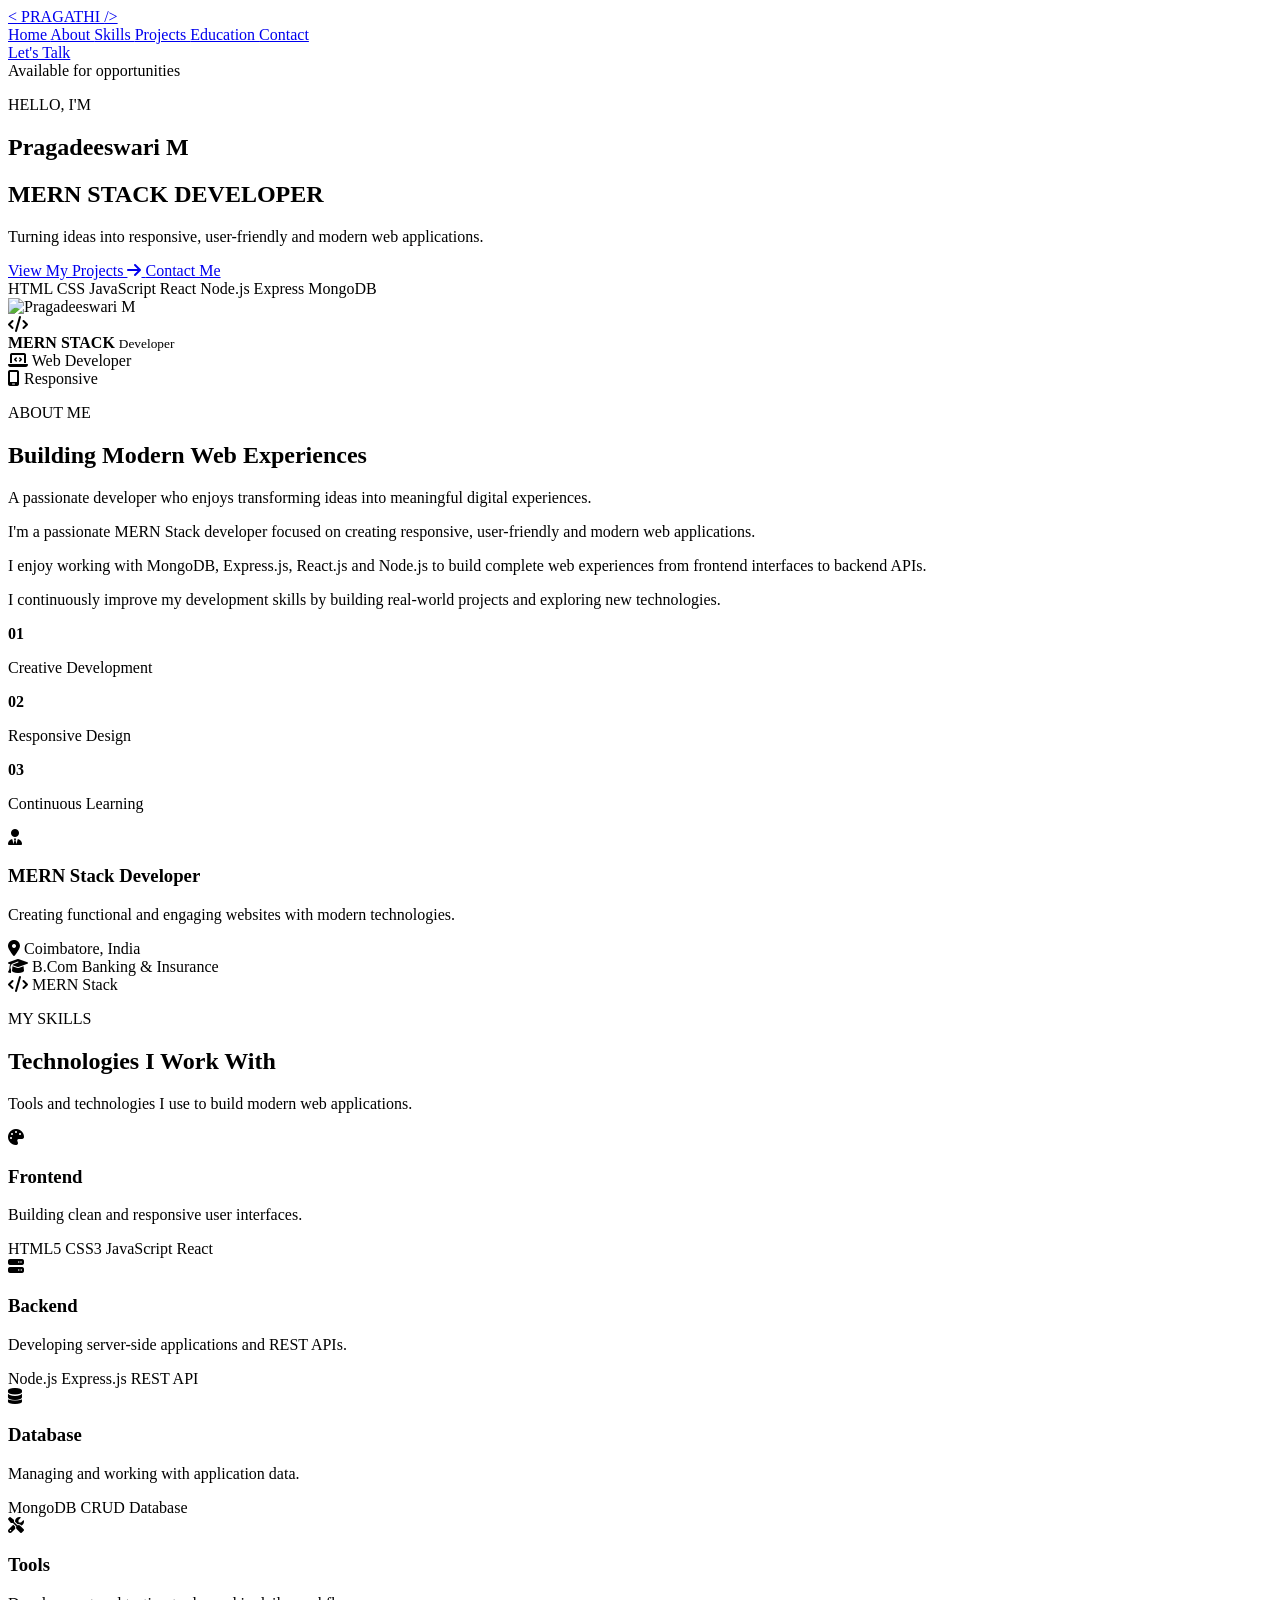
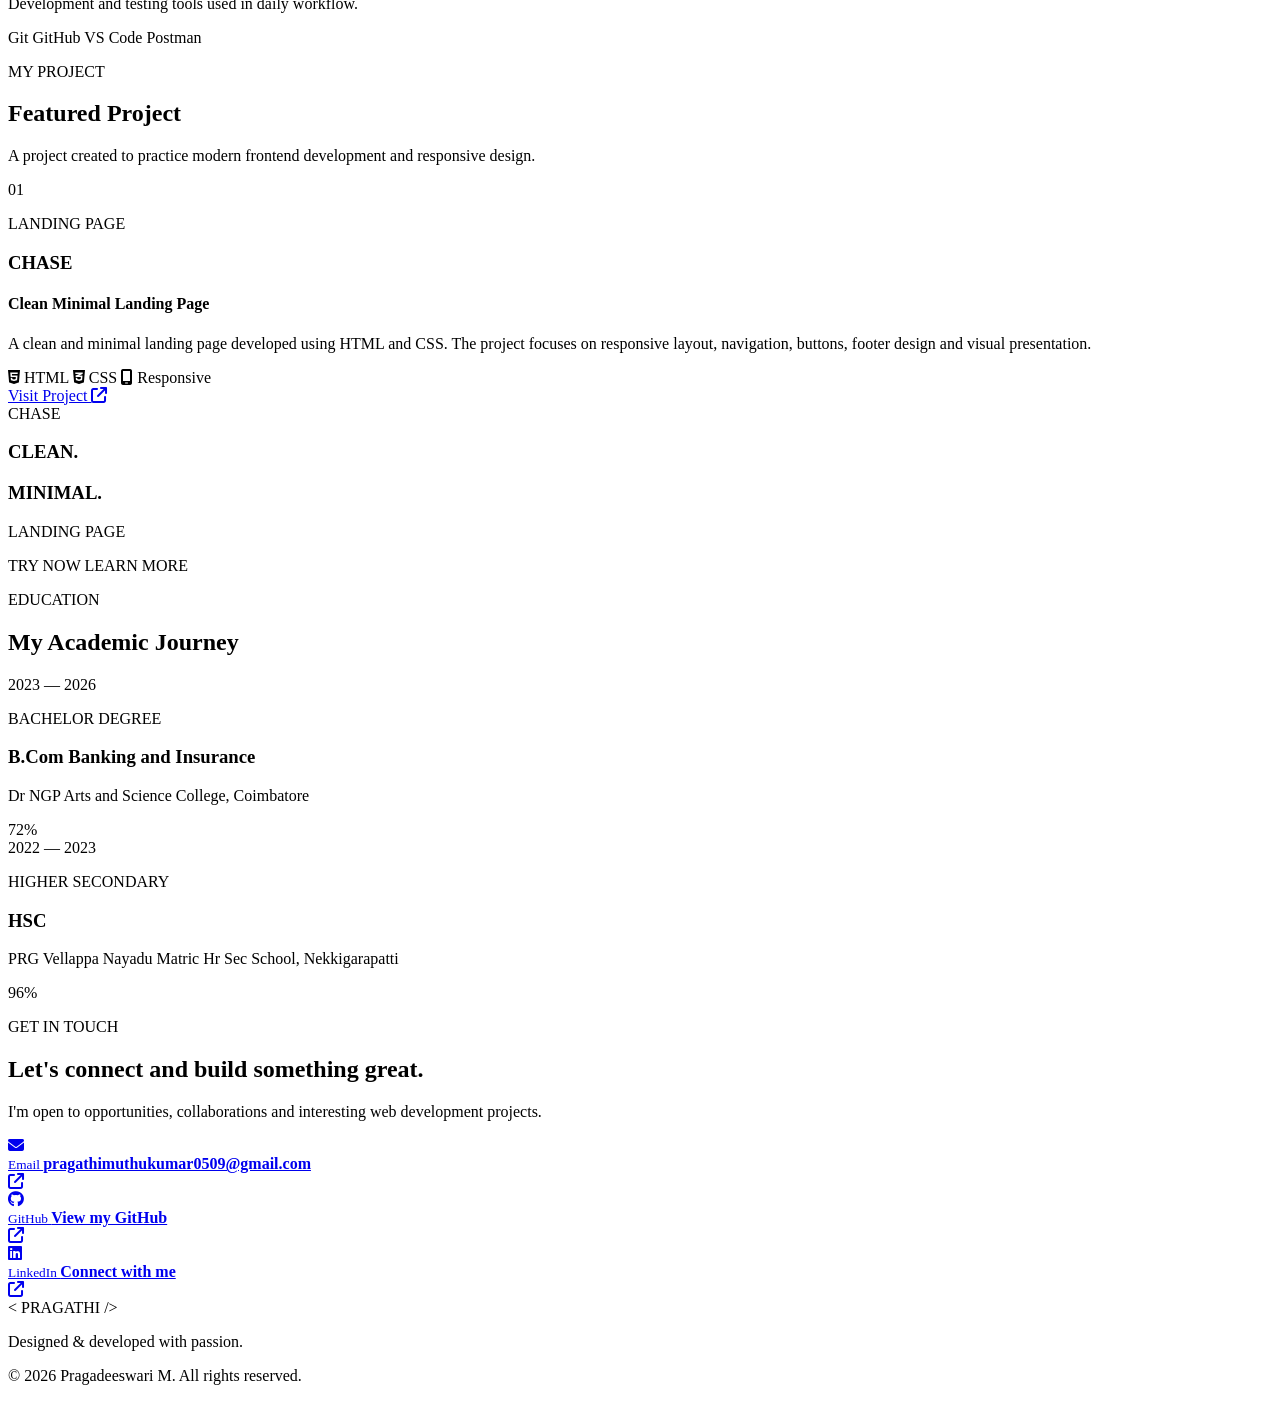
==== index.html @ 328f0580 "Update portfolio HTML and CSS" ====
<!DOCTYPE html>
<html lang="en">

<head>

    <meta charset="UTF-8">

    <meta name="viewport" content="width=device-width, initial-scale=1.0">

    <title>Pragadeeswari | MERN Stack Developer</title>


    <!-- Google Fonts -->

    <link rel="preconnect" href="https://fonts.googleapis.com">

    <link rel="preconnect" href="https://fonts.gstatic.com" crossorigin>

    <link
        href="https://fonts.googleapis.com/css2?family=Inter:wght@400;500;600;700;800&family=Space+Grotesk:wght@500;600;700&display=swap"
        rel="stylesheet">


    <!-- Font Awesome -->

    <link
        rel="stylesheet"
        href="https://cdnjs.cloudflare.com/ajax/libs/font-awesome/6.7.1/css/all.min.css">


    <!-- Animate CSS -->

    <link
        rel="stylesheet"
        href="https://cdnjs.cloudflare.com/ajax/libs/animate.css/4.1.1/animate.min.css">


    <!-- CSS -->

    <link rel="stylesheet" href="C:\Users\BG TECH\Desktop\portfolio\port.css">

</head>


<body>


<!-- =====================================================
                    NAVBAR
===================================================== -->

<header class="navbar">

    <a href="#home" class="logo">

        <span>&lt;</span>

        PRAGATHI

        <span>/&gt;</span>

    </a>


    <nav class="nav">

        <a href="#home" class="nav-link active">
            Home
        </a>

        <a href="#about" class="nav-link">
            About
        </a>

        <a href="#skills" class="nav-link">
            Skills
        </a>

        <a href="#projects" class="nav-link">
            Projects
        </a>

        <a href="#education" class="nav-link">
            Education
        </a>

        <a href="#contact" class="nav-link">
            Contact
        </a>

    </nav>


    <a href="#contact" class="nav-button">
        Let's Talk
    </a>

</header>



<!-- =====================================================
                    MAIN
===================================================== -->

<main>


<!-- =====================================================
                    HOME
===================================================== -->

<section id="home" class="hero">


    <!-- LEFT SIDE -->

    <div class="hero-content">


        <div class="available animate__animated animate__fadeInDown">

            <span class="status-dot"></span>

            Available for opportunities

        </div>


        <p class="hello animate__animated animate__fadeInLeft">

            HELLO, I'M

        </p>


        <h1 class="hero-title animate__animated animate__fadeInLeft">

            Pragadeeswari

            <span>M</span>

        </h1>


        <h2 class="hero-role animate__animated animate__fadeInLeft">

            MERN STACK

            <span>DEVELOPER</span>

        </h2>


        <p class="hero-description">

            Turning ideas into responsive, user-friendly
            and modern web applications.

        </p>


        <div class="hero-buttons">


            <a href="#projects" class="primary-btn">

                View My Projects

                <i class="fa-solid fa-arrow-right"></i>

            </a>


            <a href="#contact" class="secondary-btn">

                Contact Me

            </a>


        </div>


        <!-- TECHNOLOGIES -->

        <div class="tech-list">

            <span>HTML</span>

            <span>CSS</span>

            <span>JavaScript</span>

            <span>React</span>

            <span>Node.js</span>

            <span>Express</span>

            <span>MongoDB</span>

        </div>


    </div>



    <!-- =================================================
                        PHOTO
    ================================================= -->

    <div class="hero-photo">


        <div class="photo-ring ring-one"></div>

        <div class="photo-ring ring-two"></div>


        <div class="photo-circle">

            <img
                src="c:\Users\BG TECH\Downloads\PRAGADEESWARI M( 231BI021)_page-0001.jpg"
                alt="Pragadeeswari M">

        </div>


        <!-- PHOTO CARD -->

        <div class="photo-info">

            <div class="photo-icon">

                <i class="fa-solid fa-code"></i>

            </div>


            <div>

                <strong>MERN STACK</strong>

                <small>Developer</small>

            </div>

        </div>


        <!-- FLOATING CARD -->

        <div class="photo-badge badge-one">

            <i class="fa-solid fa-laptop-code"></i>

            <span>Web Developer</span>

        </div>


        <div class="photo-badge badge-two">

            <i class="fa-solid fa-mobile-screen"></i>

            <span>Responsive</span>

        </div>


    </div>


</section>



<!-- =====================================================
                    ABOUT
===================================================== -->

<section id="about" class="section about-section">


    <div class="section-heading">


        <p class="section-tag">

            ABOUT ME

        </p>


        <h2>

            Building

            <span>Modern</span>

            Web Experiences

        </h2>


        <p class="heading-description">

            A passionate developer who enjoys transforming
            ideas into meaningful digital experiences.

        </p>


    </div>



    <div class="about-grid">


        <!-- ABOUT TEXT -->

        <div class="about-text">


            <p>

                I'm a passionate MERN Stack developer focused
                on creating responsive, user-friendly and
                modern web applications.

            </p>


            <p>

                I enjoy working with MongoDB, Express.js,
                React.js and Node.js to build complete
                web experiences from frontend interfaces
                to backend APIs.

            </p>


            <p>

                I continuously improve my development skills
                by building real-world projects and exploring
                new technologies.

            </p>


            <div class="about-highlights">


                <div class="highlight">

                    <strong>01</strong>

                    <p>Creative Development</p>

                </div>


                <div class="highlight">

                    <strong>02</strong>

                    <p>Responsive Design</p>

                </div>


                <div class="highlight">

                    <strong>03</strong>

                    <p>Continuous Learning</p>

                </div>


            </div>


        </div>



        <!-- ABOUT CARD -->

        <div class="about-card">


            <div class="profile-icon">

                <i class="fa-solid fa-user-tie"></i>

            </div>


            <h3>

                MERN Stack Developer

            </h3>


            <p>

                Creating functional and engaging
                websites with modern technologies.

            </p>


            <div class="mini-line"></div>


            <div class="about-info">


                <div>

                    <i class="fa-solid fa-location-dot"></i>

                    <span>Coimbatore, India</span>

                </div>


                <div>

                    <i class="fa-solid fa-graduation-cap"></i>

                    <span>B.Com Banking & Insurance</span>

                </div>


                <div>

                    <i class="fa-solid fa-code"></i>

                    <span>MERN Stack</span>

                </div>


            </div>


        </div>


    </div>


</section>



<!-- =====================================================
                    SKILLS
===================================================== -->

<section id="skills" class="section skills-section">


    <div class="section-heading">


        <p class="section-tag">

            MY SKILLS

        </p>


        <h2>

            Technologies I

            <span>Work With</span>

        </h2>


        <p class="heading-description">

            Tools and technologies I use to build
            modern web applications.

        </p>


    </div>



    <div class="skills-grid">


        <!-- FRONTEND -->

        <div class="skill-card">


            <div class="skill-icon">

                <i class="fa-solid fa-palette"></i>

            </div>


            <h3>

                Frontend

            </h3>


            <p>

                Building clean and responsive
                user interfaces.

            </p>


            <div class="skill-tags">

                <span>HTML5</span>

                <span>CSS3</span>

                <span>JavaScript</span>

                <span>React</span>

            </div>


        </div>



        <!-- BACKEND -->

        <div class="skill-card">


            <div class="skill-icon">

                <i class="fa-solid fa-server"></i>

            </div>


            <h3>

                Backend

            </h3>


            <p>

                Developing server-side applications
                and REST APIs.

            </p>


            <div class="skill-tags">

                <span>Node.js</span>

                <span>Express.js</span>

                <span>REST API</span>

            </div>


        </div>



        <!-- DATABASE -->

        <div class="skill-card">


            <div class="skill-icon">

                <i class="fa-solid fa-database"></i>

            </div>


            <h3>

                Database

            </h3>


            <p>

                Managing and working with
                application data.

            </p>


            <div class="skill-tags">

                <span>MongoDB</span>

                <span>CRUD</span>

                <span>Database</span>

            </div>


        </div>



        <!-- TOOLS -->

        <div class="skill-card">


            <div class="skill-icon">

                <i class="fa-solid fa-screwdriver-wrench"></i>

            </div>


            <h3>

                Tools

            </h3>


            <p>

                Development and testing tools
                used in daily workflow.

            </p>


            <div class="skill-tags">

                <span>Git</span>

                <span>GitHub</span>

                <span>VS Code</span>

                <span>Postman</span>

            </div>


        </div>


    </div>


</section>



<!-- =====================================================
                    PROJECT
===================================================== -->

<section id="projects" class="section project-section">


    <div class="section-heading">


        <p class="section-tag">

            MY PROJECT

        </p>


        <h2>

            Featured

            <span>Project</span>

        </h2>


        <p class="heading-description">

            A project created to practice modern
            frontend development and responsive design.

        </p>


    </div>



    <div class="project-card">


        <!-- PROJECT NUMBER -->

        <div class="project-number">

            <span>01</span>

        </div>



        <!-- PROJECT DETAILS -->

        <div class="project-details">


            <p class="project-label">

                LANDING PAGE

            </p>


            <h3>

                CHASE

            </h3>


            <h4>

                Clean Minimal Landing Page

            </h4>


            <p class="project-description">

                A clean and minimal landing page developed
                using HTML and CSS. The project focuses on
                responsive layout, navigation, buttons,
                footer design and visual presentation.

            </p>



            <!-- PROJECT TECHNOLOGIES -->

            <div class="project-tech">


                <span>

                    <i class="fa-brands fa-html5"></i>

                    HTML

                </span>


                <span>

                    <i class="fa-brands fa-css3-alt"></i>

                    CSS

                </span>


                <span>

                    <i class="fa-solid fa-mobile-screen"></i>

                    Responsive

                </span>


            </div>



            <!-- PROJECT LINK -->

            <a
                href="file:///C:/Users/BG%20TECH/Desktop/html/index.html"
                target="_blank"
                class="project-button">

                Visit Project

                <i class="fa-solid fa-arrow-up-right-from-square"></i>

            </a>


        </div>



        <!-- PROJECT PREVIEW -->

        <div class="project-preview">


            <div class="browser">


                <div class="browser-top">

                    <span></span>

                    <span></span>

                    <span></span>

                </div>


                <div class="browser-content">


                    <div class="preview-logo">

                        CHASE

                    </div>


                    <div class="preview-line"></div>


                    <h3>

                        CLEAN.

                    </h3>


                    <h3>

                        MINIMAL.

                    </h3>


                    <p>

                        LANDING PAGE

                    </p>


                    <div class="preview-buttons">

                        <span>

                            TRY NOW

                        </span>


                        <span>

                            LEARN MORE

                        </span>

                    </div>


                </div>


            </div>


        </div>


    </div>


</section>



<!-- =====================================================
                    EDUCATION
===================================================== -->

<section id="education" class="section education-section">


    <div class="section-heading">


        <p class="section-tag">

            EDUCATION

        </p>


        <h2>

            My Academic

            <span>Journey</span>

        </h2>


    </div>



    <div class="education-timeline">


        <div class="timeline-line"></div>


        <!-- COLLEGE -->

        <div class="education-item">


            <div class="timeline-dot"></div>


            <div class="education-card">


                <div class="education-year">

                    2023 — 2026

                </div>


                <p class="education-type">

                    BACHELOR DEGREE

                </p>


                <h3>

                    B.Com Banking and Insurance

                </h3>


                <p class="college-name">

                    Dr NGP Arts and Science College,
                    Coimbatore

                </p>


                <div class="percentage">

                    72%

                </div>


            </div>


        </div>



        <!-- SCHOOL -->

        <div class="education-item">


            <div class="timeline-dot"></div>


            <div class="education-card">


                <div class="education-year">

                    2022 — 2023

                </div>


                <p class="education-type">

                    HIGHER SECONDARY

                </p>


                <h3>

                    HSC

                </h3>


                <p class="college-name">

                    PRG Vellappa Nayadu Matric
                    Hr Sec School,
                    Nekkigarapatti

                </p>


                <div class="percentage">

                    96%

                </div>


            </div>


        </div>


    </div>


</section>



<!-- =====================================================
                    CONTACT
===================================================== -->

<section id="contact" class="contact-section">


    <div class="contact-content">


        <p class="section-tag">

            GET IN TOUCH

        </p>


        <h2>

            Let's connect and

            <span>build something great.</span>

        </h2>


        <p>

            I'm open to opportunities, collaborations
            and interesting web development projects.

        </p>



        <div class="contact-grid">


            <!-- EMAIL -->

            <a
                href="mailto:pragathimuthukumar0509@gmail.com"
                class="contact-card">


                <div class="contact-icon">

                    <i class="fa-solid fa-envelope"></i>

                </div>


                <div>

                    <small>

                        Email

                    </small>


                    <strong>

                        pragathimuthukumar0509@gmail.com

                    </strong>

                </div>


                <i class="fa-solid fa-arrow-up-right-from-square contact-arrow"></i>


            </a>



            <!-- GITHUB -->

            <a
                href="https://github.com/pragathimuthukumar0509-hue"
                target="_blank"
                class="contact-card">


                <div class="contact-icon">

                    <i class="fa-brands fa-github"></i>

                </div>


                <div>

                    <small>

                        GitHub

                    </small>


                    <strong>

                        View my GitHub

                    </strong>

                </div>


                <i class="fa-solid fa-arrow-up-right-from-square contact-arrow"></i>


            </a>



            <!-- LINKEDIN -->

            <a
                href="https://www.linkedin.com/in/pragadeeswari-muthukumar-b14b23358"
                target="_blank"
                class="contact-card">


                <div class="contact-icon">

                    <i class="fa-brands fa-linkedin"></i>

                </div>


                <div>

                    <small>

                        LinkedIn

                    </small>


                    <strong>

                        Connect with me

                    </strong>

                </div>


                <i class="fa-solid fa-arrow-up-right-from-square contact-arrow"></i>


            </a>


        </div>


    </div>


</section>


</main>



<!-- =====================================================
                    FOOTER
===================================================== -->

<footer>


    <div class="footer-logo">

        <span>&lt;</span>

        PRAGATHI

        <span>/&gt;</span>

    </div>


    <p>

        Designed & developed with passion.

    </p>


    <p class="copyright">

        © 2026 Pragadeeswari M.
        All rights reserved.

    </p>


</footer>


</body>

</html>
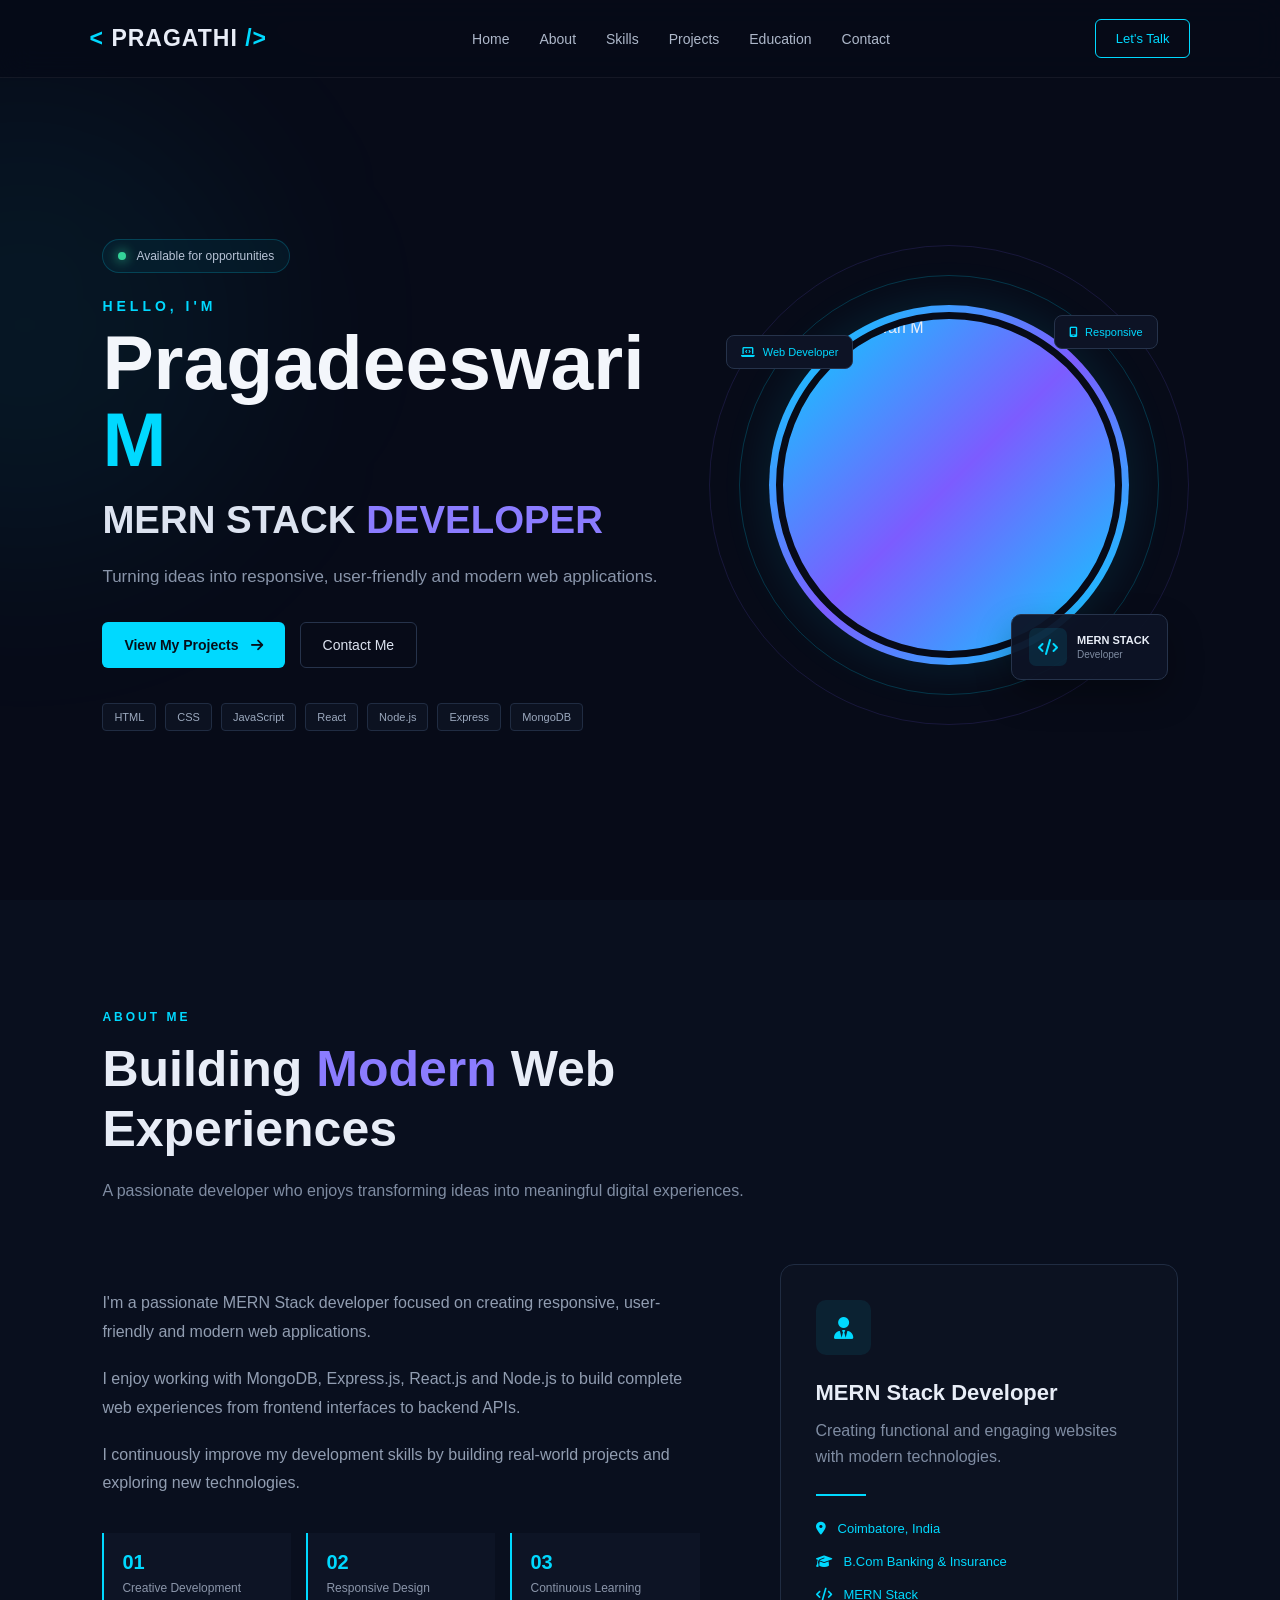
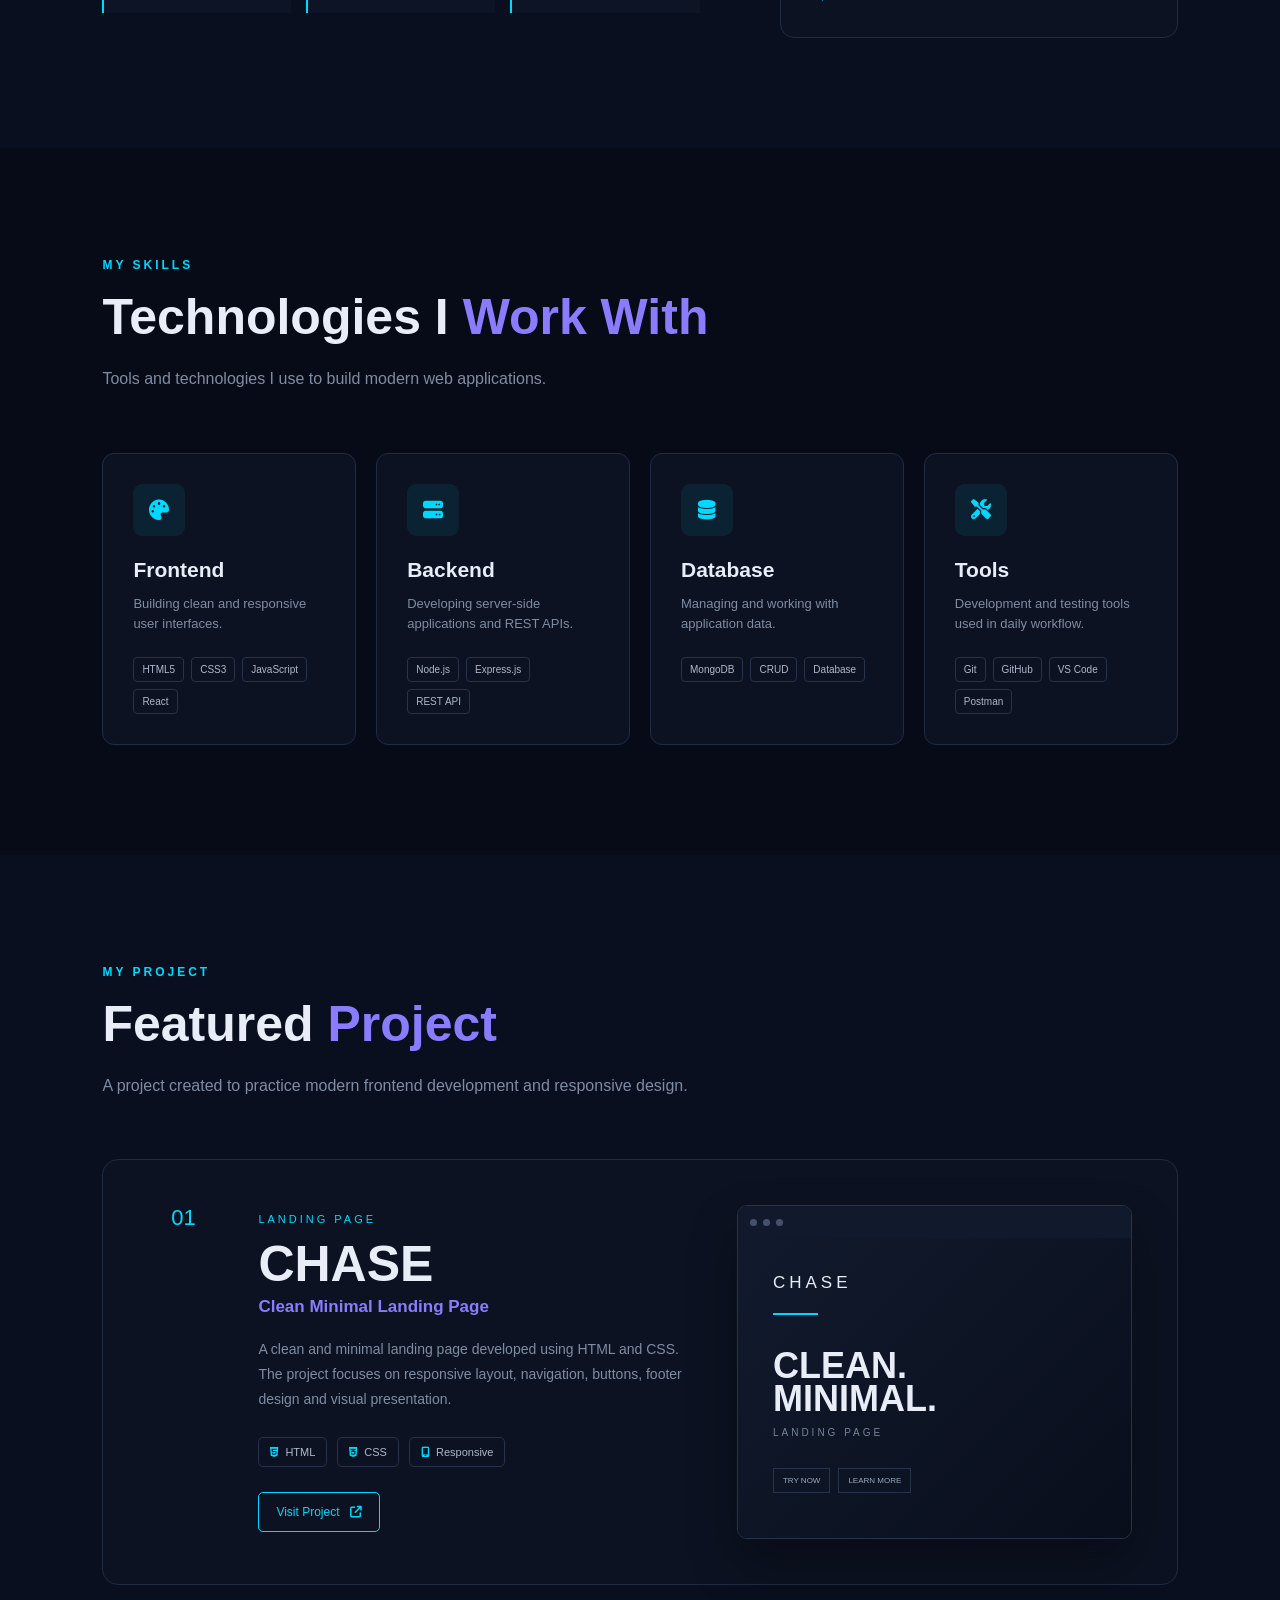
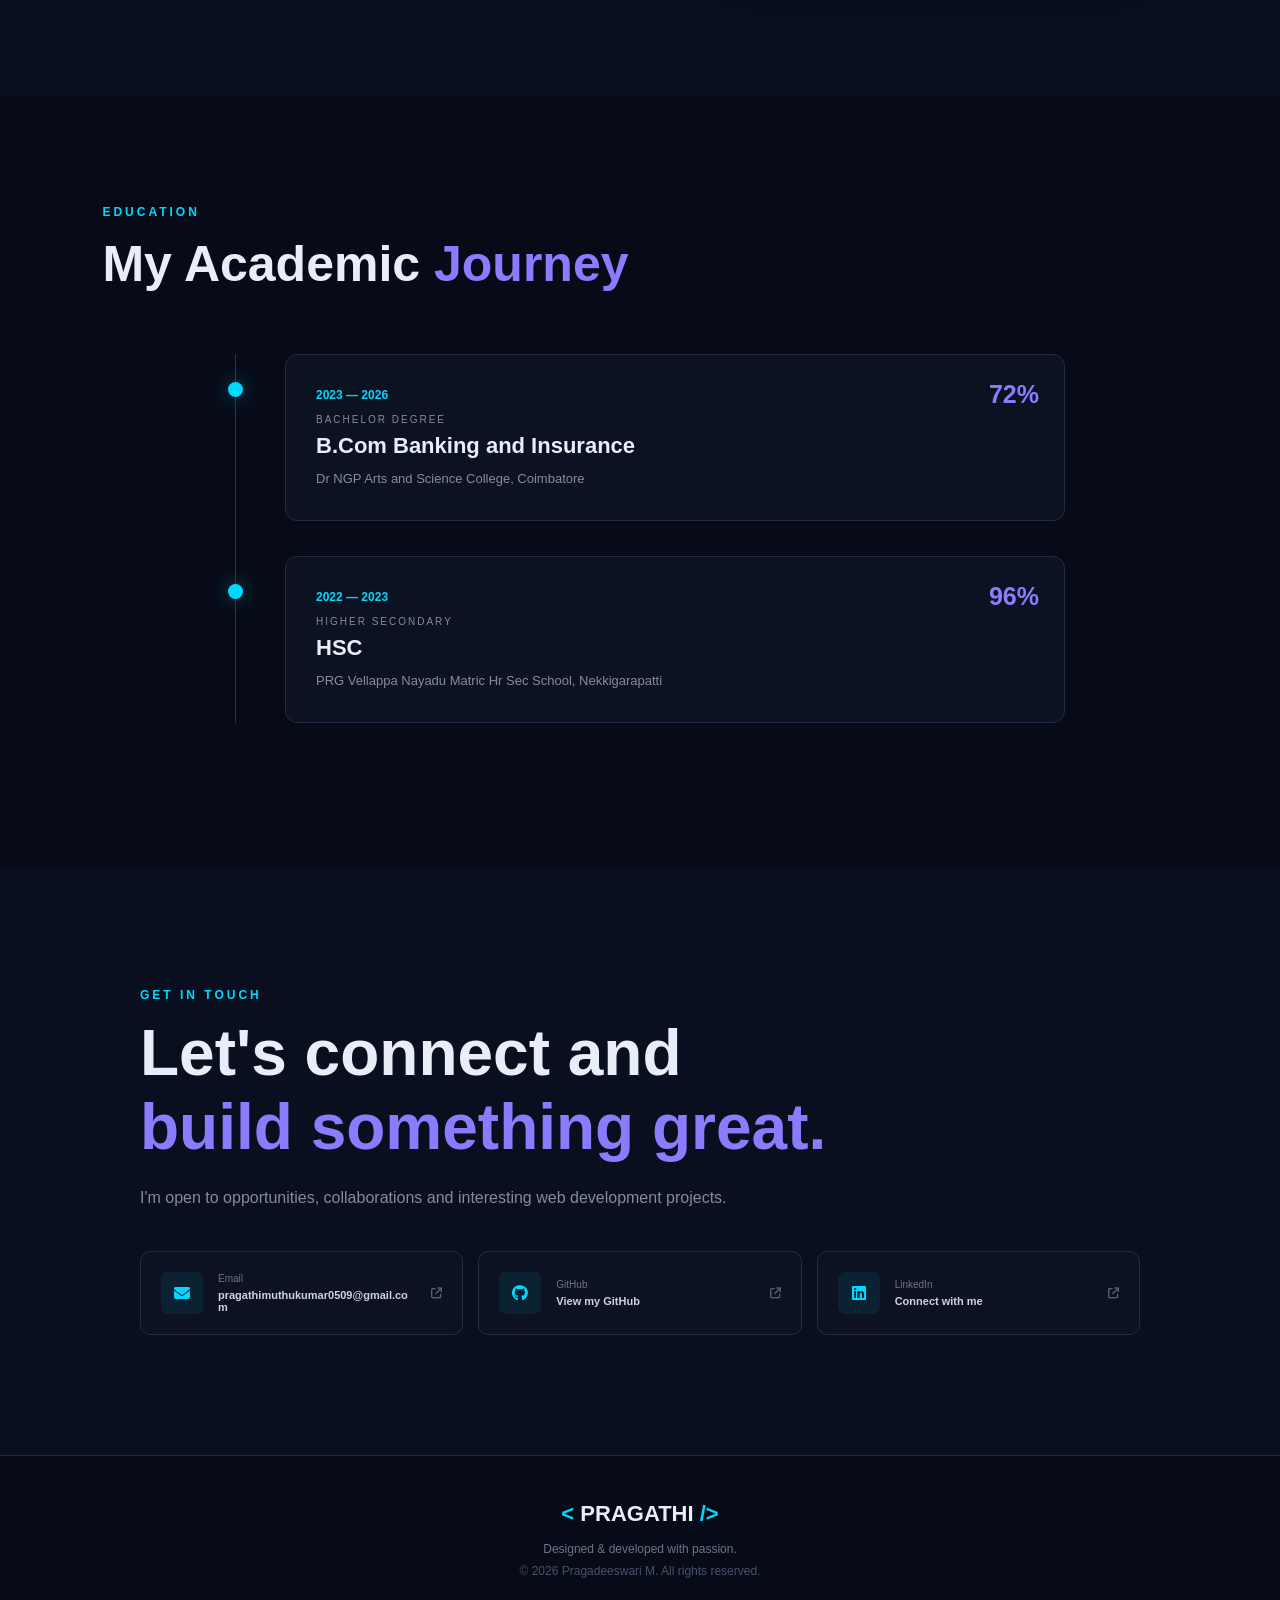
==== commit 43b902ab: "Update portfolio" ====
--- a/index.html
+++ b/index.html
@@ -37,7 +37,9 @@
 
     <!-- CSS -->
 
-    <link rel="stylesheet" href="C:\Users\BG TECH\Desktop\portfolio\port.css">
+    <!-- <link rel="stylesheet" href="C:\Users\BG TECH\Desktop\portfolio\style.css"> -->
+
+    <link rel="stylesheet" href="style.css">
 
 </head>
 
--- a/style.css
+++ b/style.css
@@ -0,0 +1,2316 @@
+/* =====================================================
+                    BASIC
+===================================================== */
+
+* {
+
+    margin: 0;
+
+    padding: 0;
+
+    box-sizing: border-box;
+
+}
+
+
+html {
+
+    scroll-behavior: smooth;
+
+}
+
+
+body {
+
+    font-family: 'Inter', sans-serif;
+
+    background: #070b18;
+
+    color: #e8edf7;
+
+    overflow-x: hidden;
+
+}
+
+
+a {
+
+    text-decoration: none;
+
+    color: inherit;
+
+}
+
+
+span {
+
+    color: #00d9ff;
+
+}
+
+
+
+/* =====================================================
+                    NAVBAR
+===================================================== */
+
+.navbar {
+
+    position: fixed;
+
+    top: 0;
+
+    left: 0;
+
+    width: 100%;
+
+    height: 78px;
+
+    padding: 0 7%;
+
+    display: flex;
+
+    align-items: center;
+
+    justify-content: space-between;
+
+    background: rgba(7, 11, 24, 0.85);
+
+    backdrop-filter: blur(15px);
+
+    border-bottom: 1px solid rgba(255,255,255,0.06);
+
+    z-index: 1000;
+
+}
+
+
+.logo {
+
+    font-family: 'Space Grotesk', sans-serif;
+
+    font-size: 23px;
+
+    font-weight: 700;
+
+    letter-spacing: 1px;
+
+}
+
+
+.logo span {
+
+    color: #00d9ff;
+
+}
+
+
+.nav {
+
+    display: flex;
+
+    gap: 30px;
+
+}
+
+
+.nav-link {
+
+    position: relative;
+
+    font-size: 14px;
+
+    font-weight: 500;
+
+    color: #aeb8ca;
+
+    transition: 0.3s;
+
+}
+
+
+.nav-link:hover {
+
+    color: #00d9ff;
+
+}
+
+
+.nav-link::after {
+
+    content: "";
+
+    position: absolute;
+
+    left: 0;
+
+    bottom: -8px;
+
+    width: 0;
+
+    height: 2px;
+
+    background: #00d9ff;
+
+    transition: 0.3s;
+
+}
+
+
+.nav-link:hover::after {
+
+    width: 100%;
+
+}
+
+
+.nav-button {
+
+    padding: 11px 20px;
+
+    border: 1px solid #00d9ff;
+
+    border-radius: 6px;
+
+    color: #00d9ff;
+
+    font-size: 13px;
+
+    transition: 0.3s;
+
+}
+
+
+.nav-button:hover {
+
+    background: #00d9ff;
+
+    color: #070b18;
+
+}
+
+
+
+/* =====================================================
+                    HERO
+===================================================== */
+
+.hero {
+
+    min-height: 100vh;
+
+    padding: 150px 8% 80px;
+
+    display: grid;
+
+    grid-template-columns: 1.1fr 0.9fr;
+
+    align-items: center;
+
+    gap: 60px;
+
+    position: relative;
+
+}
+
+
+.hero::before {
+
+    content: "";
+
+    position: absolute;
+
+    width: 450px;
+
+    height: 450px;
+
+    background: rgba(0,217,255,0.06);
+
+    border-radius: 50%;
+
+    filter: blur(100px);
+
+    top: 100px;
+
+    left: -200px;
+
+}
+
+
+.hero-content {
+
+    position: relative;
+
+    z-index: 2;
+
+}
+
+
+.available {
+
+    display: inline-flex;
+
+    align-items: center;
+
+    gap: 10px;
+
+    padding: 9px 15px;
+
+    border: 1px solid rgba(0,217,255,0.2);
+
+    border-radius: 30px;
+
+    background: rgba(0,217,255,0.05);
+
+    color: #b8c4d7;
+
+    font-size: 12px;
+
+    margin-bottom: 25px;
+
+}
+
+
+.status-dot {
+
+    width: 8px;
+
+    height: 8px;
+
+    border-radius: 50%;
+
+    background: #34d399;
+
+    box-shadow: 0 0 12px #34d399;
+
+}
+
+
+.hello {
+
+    color: #00d9ff;
+
+    font-size: 14px;
+
+    font-weight: 700;
+
+    letter-spacing: 4px;
+
+    margin-bottom: 10px;
+
+}
+
+
+.hero-title {
+
+    font-family: 'Space Grotesk', sans-serif;
+
+    font-size: clamp(50px, 6vw, 82px);
+
+    line-height: 1;
+
+    margin-bottom: 20px;
+
+    color: #f3f6fb;
+
+}
+
+
+.hero-title span {
+
+    color: #00d9ff;
+
+}
+
+
+.hero-role {
+
+    font-family: 'Space Grotesk', sans-serif;
+
+    font-size: clamp(25px, 3vw, 40px);
+
+    color: #dce3f0;
+
+    margin-bottom: 20px;
+
+}
+
+
+.hero-role span {
+
+    color: #8b7cff;
+
+}
+
+
+.hero-description {
+
+    max-width: 580px;
+
+    color: #8995aa;
+
+    font-size: 17px;
+
+    line-height: 1.8;
+
+    margin-bottom: 30px;
+
+}
+
+
+.hero-buttons {
+
+    display: flex;
+
+    gap: 15px;
+
+    margin-bottom: 35px;
+
+}
+
+
+.primary-btn {
+
+    display: inline-flex;
+
+    align-items: center;
+
+    gap: 12px;
+
+    padding: 14px 22px;
+
+    background: #00d9ff;
+
+    color: #06101a;
+
+    border-radius: 6px;
+
+    font-size: 14px;
+
+    font-weight: 700;
+
+    transition: 0.3s;
+
+}
+
+
+.primary-btn:hover {
+
+    transform: translateY(-4px);
+
+    box-shadow: 0 12px 30px rgba(0,217,255,0.2);
+
+}
+
+
+.secondary-btn {
+
+    padding: 14px 22px;
+
+    border: 1px solid #26334b;
+
+    border-radius: 6px;
+
+    color: #dce3f0;
+
+    font-size: 14px;
+
+    transition: 0.3s;
+
+}
+
+
+.secondary-btn:hover {
+
+    border-color: #00d9ff;
+
+    color: #00d9ff;
+
+}
+
+
+.tech-list {
+
+    display: flex;
+
+    flex-wrap: wrap;
+
+    gap: 9px;
+
+}
+
+
+.tech-list span {
+
+    color: #9ba8bd;
+
+    border: 1px solid #202c42;
+
+    padding: 7px 11px;
+
+    border-radius: 4px;
+
+    font-size: 11px;
+
+    background: #0c1221;
+
+}
+
+
+
+/* =====================================================
+                    PROFILE PHOTO
+===================================================== */
+
+.hero-photo {
+
+    position: relative;
+
+    height: 550px;
+
+    display: flex;
+
+    align-items: center;
+
+    justify-content: center;
+
+}
+
+
+.photo-circle {
+
+    width: 360px;
+
+    height: 360px;
+
+    border-radius: 50%;
+
+    padding: 7px;
+
+    background: linear-gradient(
+        135deg,
+        #00d9ff,
+        #7c5cff,
+        #00d9ff
+    );
+
+    position: relative;
+
+    z-index: 3;
+
+    box-shadow:
+        0 0 50px rgba(0,217,255,0.12);
+
+}
+
+
+.photo-circle img {
+
+    width: 100%;
+
+    height: 100%;
+
+    object-fit: cover;
+
+    object-position: center top;
+
+    display: block;
+
+    border-radius: 50%;
+
+    border: 7px solid #070b18;
+
+}
+
+
+.photo-ring {
+
+    position: absolute;
+
+    border-radius: 50%;
+
+    border: 1px solid rgba(0,217,255,0.2);
+
+}
+
+
+.ring-one {
+
+    width: 420px;
+
+    height: 420px;
+
+    animation: rotate 18s linear infinite;
+
+}
+
+
+.ring-two {
+
+    width: 480px;
+
+    height: 480px;
+
+    border-color: rgba(124,92,255,0.15);
+
+    animation: rotateReverse 24s linear infinite;
+
+}
+
+
+@keyframes rotate {
+
+    from {
+
+        transform: rotate(0deg);
+
+    }
+
+    to {
+
+        transform: rotate(360deg);
+
+    }
+
+}
+
+
+@keyframes rotateReverse {
+
+    from {
+
+        transform: rotate(360deg);
+
+    }
+
+    to {
+
+        transform: rotate(0deg);
+
+    }
+
+}
+
+
+.photo-info {
+
+    position: absolute;
+
+    right: 10px;
+
+    bottom: 80px;
+
+    z-index: 5;
+
+    display: flex;
+
+    align-items: center;
+
+    gap: 10px;
+
+    padding: 13px 17px;
+
+    background: rgba(13,19,37,0.95);
+
+    border: 1px solid #26334b;
+
+    border-radius: 10px;
+
+    box-shadow: 0 15px 35px rgba(0,0,0,0.3);
+
+}
+
+
+.photo-icon {
+
+    width: 38px;
+
+    height: 38px;
+
+    display: flex;
+
+    align-items: center;
+
+    justify-content: center;
+
+    border-radius: 7px;
+
+    background: rgba(0,217,255,0.1);
+
+}
+
+
+.photo-icon i {
+
+    color: #00d9ff;
+
+}
+
+
+.photo-info strong {
+
+    display: block;
+
+    font-size: 11px;
+
+    color: #e8edf7;
+
+}
+
+
+.photo-info small {
+
+    display: block;
+
+    margin-top: 3px;
+
+    color: #7f8ca2;
+
+    font-size: 10px;
+
+}
+
+
+.photo-badge {
+
+    position: absolute;
+
+    z-index: 5;
+
+    display: flex;
+
+    align-items: center;
+
+    gap: 8px;
+
+    padding: 10px 14px;
+
+    border-radius: 8px;
+
+    background: #0d1325;
+
+    border: 1px solid #26334b;
+
+    font-size: 11px;
+
+    color: #aeb8ca;
+
+}
+
+
+.photo-badge i {
+
+    color: #00d9ff;
+
+}
+
+
+.badge-one {
+
+    left: 5px;
+
+    top: 125px;
+
+}
+
+
+.badge-two {
+
+    right: 20px;
+
+    top: 105px;
+
+}
+
+
+
+/* =====================================================
+                    SECTIONS
+===================================================== */
+
+.section {
+
+    padding: 110px 8%;
+
+}
+
+
+.section-heading {
+
+    max-width: 700px;
+
+    margin-bottom: 60px;
+
+}
+
+
+.section-tag {
+
+    color: #00d9ff;
+
+    font-size: 12px;
+
+    font-weight: 700;
+
+    letter-spacing: 3px;
+
+    margin-bottom: 15px;
+
+}
+
+
+.section-heading h2 {
+
+    font-family: 'Space Grotesk', sans-serif;
+
+    font-size: clamp(32px, 4vw, 50px);
+
+    line-height: 1.2;
+
+    margin-bottom: 18px;
+
+}
+
+
+.section-heading h2 span {
+
+    color: #8b7cff;
+
+}
+
+
+.heading-description {
+
+    color: #7f8ca2;
+
+    line-height: 1.7;
+
+}
+
+
+
+/* =====================================================
+                    ABOUT
+===================================================== */
+
+.about-section {
+
+    background: #090f1e;
+
+}
+
+
+.about-grid {
+
+    display: grid;
+
+    grid-template-columns: 1.2fr 0.8fr;
+
+    gap: 80px;
+
+    align-items: center;
+
+}
+
+
+.about-text > p {
+
+    color: #919db1;
+
+    line-height: 1.8;
+
+    margin-bottom: 18px;
+
+}
+
+
+.about-highlights {
+
+    display: grid;
+
+    grid-template-columns: repeat(3,1fr);
+
+    gap: 15px;
+
+    margin-top: 35px;
+
+}
+
+
+.highlight {
+
+    padding: 18px;
+
+    border-left: 2px solid #00d9ff;
+
+    background: #0d1425;
+
+}
+
+
+.highlight strong {
+
+    color: #00d9ff;
+
+    font-size: 20px;
+
+}
+
+
+.highlight p {
+
+    margin-top: 7px;
+
+    color: #8b96aa;
+
+    font-size: 12px;
+
+}
+
+
+.about-card {
+
+    padding: 35px;
+
+    border: 1px solid #202c42;
+
+    background: #0c1221;
+
+    border-radius: 14px;
+
+    transition: 0.3s;
+
+}
+
+
+.about-card:hover {
+
+    transform: translateY(-8px);
+
+    border-color: #00d9ff;
+
+}
+
+
+.profile-icon {
+
+    width: 55px;
+
+    height: 55px;
+
+    display: flex;
+
+    align-items: center;
+
+    justify-content: center;
+
+    background: rgba(0,217,255,0.08);
+
+    border-radius: 10px;
+
+    margin-bottom: 25px;
+
+}
+
+
+.profile-icon i {
+
+    font-size: 22px;
+
+    color: #00d9ff;
+
+}
+
+
+.about-card h3 {
+
+    font-size: 22px;
+
+    margin-bottom: 12px;
+
+}
+
+
+.about-card > p {
+
+    color: #7f8ca2;
+
+    line-height: 1.6;
+
+}
+
+
+.mini-line {
+
+    width: 50px;
+
+    height: 2px;
+
+    background: #00d9ff;
+
+    margin: 25px 0;
+
+}
+
+
+.about-info {
+
+    display: flex;
+
+    flex-direction: column;
+
+    gap: 18px;
+
+}
+
+
+.about-info div {
+
+    display: flex;
+
+    align-items: center;
+
+    gap: 12px;
+
+    color: #9ba8bd;
+
+    font-size: 13px;
+
+}
+
+
+.about-info i {
+
+    color: #00d9ff;
+
+}
+
+
+
+/* =====================================================
+                    SKILLS
+===================================================== */
+
+.skills-grid {
+
+    display: grid;
+
+    grid-template-columns: repeat(4,1fr);
+
+    gap: 20px;
+
+}
+
+
+.skill-card {
+
+    padding: 30px;
+
+    min-height: 290px;
+
+    border: 1px solid #202c42;
+
+    background: #0c1221;
+
+    border-radius: 12px;
+
+    transition: 0.35s;
+
+}
+
+
+.skill-card:hover {
+
+    transform: translateY(-10px);
+
+    border-color: #00d9ff;
+
+    box-shadow: 0 20px 40px rgba(0,0,0,0.25);
+
+}
+
+
+.skill-icon {
+
+    width: 52px;
+
+    height: 52px;
+
+    display: flex;
+
+    align-items: center;
+
+    justify-content: center;
+
+    border-radius: 9px;
+
+    background: rgba(0,217,255,0.08);
+
+    margin-bottom: 22px;
+
+}
+
+
+.skill-icon i {
+
+    color: #00d9ff;
+
+    font-size: 20px;
+
+}
+
+
+.skill-card h3 {
+
+    font-size: 21px;
+
+    margin-bottom: 12px;
+
+}
+
+
+.skill-card > p {
+
+    color: #7f8ca2;
+
+    line-height: 1.6;
+
+    font-size: 13px;
+
+    margin-bottom: 22px;
+
+}
+
+
+.skill-tags {
+
+    display: flex;
+
+    flex-wrap: wrap;
+
+    gap: 7px;
+
+}
+
+
+.skill-tags span {
+
+    color: #aeb8ca;
+
+    border: 1px solid #26334b;
+
+    padding: 6px 8px;
+
+    border-radius: 4px;
+
+    font-size: 10px;
+
+}
+
+
+
+/* =====================================================
+                    PROJECT
+===================================================== */
+
+.project-section {
+
+    background: #090f1e;
+
+}
+
+
+.project-card {
+
+    display: grid;
+
+    grid-template-columns: 70px 1fr 0.9fr;
+
+    gap: 40px;
+
+    align-items: center;
+
+    padding: 45px;
+
+    border: 1px solid #202c42;
+
+    border-radius: 16px;
+
+    background: #0c1221;
+
+}
+
+
+.project-number {
+
+    align-self: stretch;
+
+    display: flex;
+
+    justify-content: center;
+
+}
+
+
+.project-number span {
+
+    font-family: 'Space Grotesk', sans-serif;
+
+    font-size: 22px;
+
+    color: #00d9ff;
+
+}
+
+
+.project-label {
+
+    font-size: 11px;
+
+    color: #00d9ff;
+
+    letter-spacing: 3px;
+
+    margin-bottom: 10px;
+
+}
+
+
+.project-details h3 {
+
+    font-family: 'Space Grotesk', sans-serif;
+
+    font-size: 50px;
+
+    margin-bottom: 4px;
+
+}
+
+
+.project-details h4 {
+
+    color: #8b7cff;
+
+    font-size: 17px;
+
+    margin-bottom: 20px;
+
+}
+
+
+.project-description {
+
+    color: #7f8ca2;
+
+    line-height: 1.8;
+
+    font-size: 14px;
+
+    max-width: 550px;
+
+}
+
+
+.project-tech {
+
+    display: flex;
+
+    gap: 10px;
+
+    flex-wrap: wrap;
+
+    margin: 25px 0;
+
+}
+
+
+.project-tech span {
+
+    display: flex;
+
+    align-items: center;
+
+    gap: 7px;
+
+    color: #aeb8ca;
+
+    padding: 8px 11px;
+
+    border: 1px solid #26334b;
+
+    border-radius: 5px;
+
+    font-size: 11px;
+
+}
+
+
+.project-tech i {
+
+    color: #00d9ff;
+
+}
+
+
+.project-button {
+
+    display: inline-flex;
+
+    align-items: center;
+
+    gap: 10px;
+
+    padding: 12px 17px;
+
+    border: 1px solid #00d9ff;
+
+    border-radius: 5px;
+
+    color: #00d9ff;
+
+    font-size: 12px;
+
+    transition: 0.3s;
+
+}
+
+
+.project-button:hover {
+
+    background: #00d9ff;
+
+    color: #070b18;
+
+}
+
+
+.project-preview {
+
+    display: flex;
+
+    justify-content: center;
+
+}
+
+
+.browser {
+
+    width: 100%;
+
+    max-width: 400px;
+
+    background: #080d19;
+
+    border: 1px solid #26334b;
+
+    border-radius: 10px;
+
+    overflow: hidden;
+
+    box-shadow: 0 25px 50px rgba(0,0,0,0.3);
+
+}
+
+
+.browser-top {
+
+    height: 32px;
+
+    display: flex;
+
+    align-items: center;
+
+    gap: 6px;
+
+    padding: 0 12px;
+
+    background: #111a2c;
+
+}
+
+
+.browser-top span {
+
+    width: 7px;
+
+    height: 7px;
+
+    border-radius: 50%;
+
+    background: #46526a;
+
+}
+
+
+.browser-content {
+
+    min-height: 300px;
+
+    padding: 35px;
+
+    background: linear-gradient(
+        135deg,
+        #111a2d,
+        #090e1b
+    );
+
+}
+
+
+.preview-logo {
+
+    font-family: 'Space Grotesk', sans-serif;
+
+    font-size: 17px;
+
+    letter-spacing: 4px;
+
+    margin-bottom: 20px;
+
+}
+
+
+.preview-line {
+
+    width: 45px;
+
+    height: 2px;
+
+    background: #00d9ff;
+
+    margin-bottom: 35px;
+
+}
+
+
+.browser-content h3 {
+
+    font-family: 'Space Grotesk', sans-serif;
+
+    font-size: 36px;
+
+    line-height: 0.9;
+
+}
+
+
+.browser-content p {
+
+    color: #77849a;
+
+    margin-top: 12px;
+
+    font-size: 10px;
+
+    letter-spacing: 3px;
+
+}
+
+
+.preview-buttons {
+
+    display: flex;
+
+    gap: 8px;
+
+    margin-top: 30px;
+
+}
+
+
+.preview-buttons span {
+
+    padding: 7px 9px;
+
+    border: 1px solid #26334b;
+
+    color: #9ba8bd;
+
+    font-size: 8px;
+
+}
+
+
+
+/* =====================================================
+                    EDUCATION
+===================================================== */
+
+.education-section {
+
+    position: relative;
+
+}
+
+
+.education-timeline {
+
+    max-width: 850px;
+
+    margin: auto;
+
+    position: relative;
+
+}
+
+
+.timeline-line {
+
+    position: absolute;
+
+    left: 20px;
+
+    top: 0;
+
+    bottom: 0;
+
+    width: 1px;
+
+    background: #26334b;
+
+}
+
+
+.education-item {
+
+    position: relative;
+
+    padding-left: 70px;
+
+    margin-bottom: 35px;
+
+}
+
+
+.timeline-dot {
+
+    position: absolute;
+
+    left: 13px;
+
+    top: 28px;
+
+    width: 15px;
+
+    height: 15px;
+
+    border-radius: 50%;
+
+    background: #00d9ff;
+
+    box-shadow: 0 0 20px rgba(0,217,255,0.4);
+
+}
+
+
+.education-card {
+
+    position: relative;
+
+    padding: 30px;
+
+    border: 1px solid #202c42;
+
+    border-radius: 12px;
+
+    background: #0c1221;
+
+    transition: 0.3s;
+
+}
+
+
+.education-card:hover {
+
+    transform: translateX(8px);
+
+    border-color: #00d9ff;
+
+}
+
+
+.education-year {
+
+    display: inline-block;
+
+    color: #00d9ff;
+
+    font-size: 12px;
+
+    font-weight: 700;
+
+    margin-bottom: 12px;
+
+}
+
+
+.education-type {
+
+    color: #7f8ca2;
+
+    font-size: 10px;
+
+    letter-spacing: 2px;
+
+    margin-bottom: 8px;
+
+}
+
+
+.education-card h3 {
+
+    font-size: 22px;
+
+    margin-bottom: 10px;
+
+}
+
+
+.college-name {
+
+    color: #818da2;
+
+    line-height: 1.6;
+
+    font-size: 13px;
+
+}
+
+
+.percentage {
+
+    position: absolute;
+
+    right: 25px;
+
+    top: 25px;
+
+    font-size: 25px;
+
+    font-weight: 800;
+
+    color: #8b7cff;
+
+}
+
+
+
+/* =====================================================
+                    CONTACT
+===================================================== */
+
+.contact-section {
+
+    padding: 120px 8%;
+
+    background: #090f1e;
+
+}
+
+
+.contact-content {
+
+    max-width: 1000px;
+
+    margin: auto;
+
+}
+
+
+.contact-content h2 {
+
+    font-family: 'Space Grotesk', sans-serif;
+
+    font-size: clamp(35px,5vw,65px);
+
+    line-height: 1.15;
+
+    max-width: 800px;
+
+    margin-bottom: 20px;
+
+}
+
+
+.contact-content h2 span {
+
+    display: block;
+
+    color: #8b7cff;
+
+}
+
+
+.contact-content > p:not(.section-tag) {
+
+    color: #7f8ca2;
+
+    line-height: 1.7;
+
+    max-width: 600px;
+
+    margin-bottom: 40px;
+
+}
+
+
+.contact-grid {
+
+    display: grid;
+
+    grid-template-columns: repeat(3,1fr);
+
+    gap: 15px;
+
+}
+
+
+.contact-card {
+
+    display: flex;
+
+    align-items: center;
+
+    gap: 15px;
+
+    padding: 20px;
+
+    border: 1px solid #202c42;
+
+    border-radius: 10px;
+
+    background: #0c1221;
+
+    transition: 0.3s;
+
+}
+
+
+.contact-card:hover {
+
+    transform: translateY(-6px);
+
+    border-color: #00d9ff;
+
+}
+
+
+.contact-icon {
+
+    width: 42px;
+
+    height: 42px;
+
+    flex-shrink: 0;
+
+    display: flex;
+
+    align-items: center;
+
+    justify-content: center;
+
+    background: rgba(0,217,255,0.08);
+
+    border-radius: 7px;
+
+}
+
+
+.contact-icon i {
+
+    color: #00d9ff;
+
+}
+
+
+.contact-card small {
+
+    display: block;
+
+    color: #69768c;
+
+    font-size: 10px;
+
+    margin-bottom: 5px;
+
+}
+
+
+.contact-card strong {
+
+    display: block;
+
+    color: #cbd4e2;
+
+    font-size: 11px;
+
+    word-break: break-word;
+
+}
+
+
+.contact-arrow {
+
+    margin-left: auto;
+
+    color: #536078;
+
+    font-size: 11px;
+
+}
+
+
+
+/* =====================================================
+                    FOOTER
+===================================================== */
+
+footer {
+
+    padding: 45px 8%;
+
+    border-top: 1px solid #202c42;
+
+    text-align: center;
+
+    background: #070b18;
+
+}
+
+
+.footer-logo {
+
+    font-family: 'Space Grotesk', sans-serif;
+
+    font-size: 22px;
+
+    font-weight: 700;
+
+    margin-bottom: 15px;
+
+}
+
+
+.footer-logo span {
+
+    color: #00d9ff;
+
+}
+
+
+footer > p {
+
+    color: #68758a;
+
+    font-size: 12px;
+
+    margin-bottom: 8px;
+
+}
+
+
+.copyright {
+
+    color: #465269;
+
+}
+
+
+
+/* =====================================================
+                TABLET RESPONSIVE
+===================================================== */
+
+@media screen and (max-width: 1000px) {
+
+
+    .navbar {
+
+        padding: 0 5%;
+
+    }
+
+
+    .nav {
+
+        gap: 18px;
+
+    }
+
+
+    .nav-button {
+
+        display: none;
+
+    }
+
+
+    .hero {
+
+        grid-template-columns: 1fr;
+
+        text-align: center;
+
+        padding-top: 130px;
+
+    }
+
+
+    .hero-content {
+
+        display: flex;
+
+        flex-direction: column;
+
+        align-items: center;
+
+    }
+
+
+    .hero-description {
+
+        margin-left: auto;
+
+        margin-right: auto;
+
+    }
+
+
+    .hero-photo {
+
+        height: 500px;
+
+    }
+
+
+    .about-grid {
+
+        grid-template-columns: 1fr;
+
+    }
+
+
+    .skills-grid {
+
+        grid-template-columns: repeat(2,1fr);
+
+    }
+
+
+    .project-card {
+
+        grid-template-columns: 1fr;
+
+    }
+
+
+    .project-number {
+
+        justify-content: flex-start;
+
+    }
+
+
+    .project-preview {
+
+        margin-top: 20px;
+
+    }
+
+
+    .contact-grid {
+
+        grid-template-columns: 1fr;
+
+    }
+
+}
+
+
+
+/* =====================================================
+                MOBILE RESPONSIVE
+===================================================== */
+
+@media screen and (max-width: 700px) {
+
+
+    .navbar {
+
+        height: auto;
+
+        min-height: 70px;
+
+        padding: 15px 5%;
+
+        flex-wrap: wrap;
+
+        gap: 15px;
+
+    }
+
+
+    .logo {
+
+        font-size: 19px;
+
+    }
+
+
+    .nav {
+
+        order: 3;
+
+        width: 100%;
+
+        justify-content: center;
+
+        gap: 15px;
+
+        overflow-x: auto;
+
+        padding-bottom: 5px;
+
+    }
+
+
+    .nav-link {
+
+        font-size: 11px;
+
+        white-space: nowrap;
+
+    }
+
+
+    .hero {
+
+        padding: 150px 5% 70px;
+
+        gap: 20px;
+
+    }
+
+
+    .hero-title {
+
+        font-size: 48px;
+
+    }
+
+
+    .hero-role {
+
+        font-size: 25px;
+
+    }
+
+
+    .hero-description {
+
+        font-size: 14px;
+
+    }
+
+
+    .hero-buttons {
+
+        flex-direction: column;
+
+        width: 100%;
+
+        max-width: 280px;
+
+    }
+
+
+    .primary-btn,
+    .secondary-btn {
+
+        text-align: center;
+
+        justify-content: center;
+
+        width: 100%;
+
+    }
+
+
+    .hero-photo {
+
+        height: 400px;
+
+    }
+
+
+    .photo-circle {
+
+        width: 260px;
+
+        height: 260px;
+
+    }
+
+
+    .ring-one {
+
+        width: 310px;
+
+        height: 310px;
+
+    }
+
+
+    .ring-two {
+
+        width: 350px;
+
+        height: 350px;
+
+    }
+
+
+    .photo-info {
+
+        right: 5px;
+
+        bottom: 45px;
+
+    }
+
+
+    .photo-badge {
+
+        font-size: 9px;
+
+        padding: 8px 10px;
+
+    }
+
+
+    .badge-one {
+
+        left: 0;
+
+        top: 75px;
+
+    }
+
+
+    .badge-two {
+
+        right: 0;
+
+        top: 60px;
+
+    }
+
+
+    .section {
+
+        padding: 80px 5%;
+
+    }
+
+
+    .section-heading {
+
+        margin-bottom: 40px;
+
+    }
+
+
+    .section-heading h2 {
+
+        font-size: 34px;
+
+    }
+
+
+    .about-highlights {
+
+        grid-template-columns: 1fr;
+
+    }
+
+
+    .skills-grid {
+
+        grid-template-columns: 1fr;
+
+    }
+
+
+    .skill-card {
+
+        min-height: auto;
+
+    }
+
+
+    .project-card {
+
+        padding: 25px;
+
+        gap: 20px;
+
+    }
+
+
+    .project-details h3 {
+
+        font-size: 42px;
+
+    }
+
+
+    .browser-content {
+
+        min-height: 250px;
+
+        padding: 25px;
+
+    }
+
+
+    .education-item {
+
+        padding-left: 50px;
+
+    }
+
+
+    .percentage {
+
+        position: static;
+
+        margin-top: 15px;
+
+        font-size: 22px;
+
+    }
+
+
+    .timeline-line {
+
+        left: 10px;
+
+    }
+
+
+    .timeline-dot {
+
+        left: 3px;
+
+    }
+
+
+    .contact-section {
+
+        padding: 80px 5%;
+
+    }
+
+
+    .contact-content h2 {
+
+        font-size: 38px;
+
+    }
+
+
+    .contact-card {
+
+        padding: 15px;
+
+    }
+
+}
+
+
+
+/* =====================================================
+                VERY SMALL MOBILE
+===================================================== */
+
+@media screen and (max-width: 450px) {
+
+
+    .hero-title {
+
+        font-size: 40px;
+
+    }
+
+
+    .hero-role {
+
+        font-size: 22px;
+
+    }
+
+
+    .photo-circle {
+
+        width: 220px;
+
+        height: 220px;
+
+    }
+
+
+    .ring-one {
+
+        width: 270px;
+
+        height: 270px;
+
+    }
+
+
+    .ring-two {
+
+        width: 300px;
+
+        height: 300px;
+
+    }
+
+
+    .photo-info {
+
+        right: 0;
+
+        bottom: 35px;
+
+    }
+
+
+    .badge-one {
+
+        left: -5px;
+
+    }
+
+
+    .badge-two {
+
+        right: -5px;
+
+    }
+
+
+    .project-details h3 {
+
+        font-size: 36px;
+
+    }
+
+
+    .contact-content h2 {
+
+        font-size: 32px;
+
+    }
+
+}
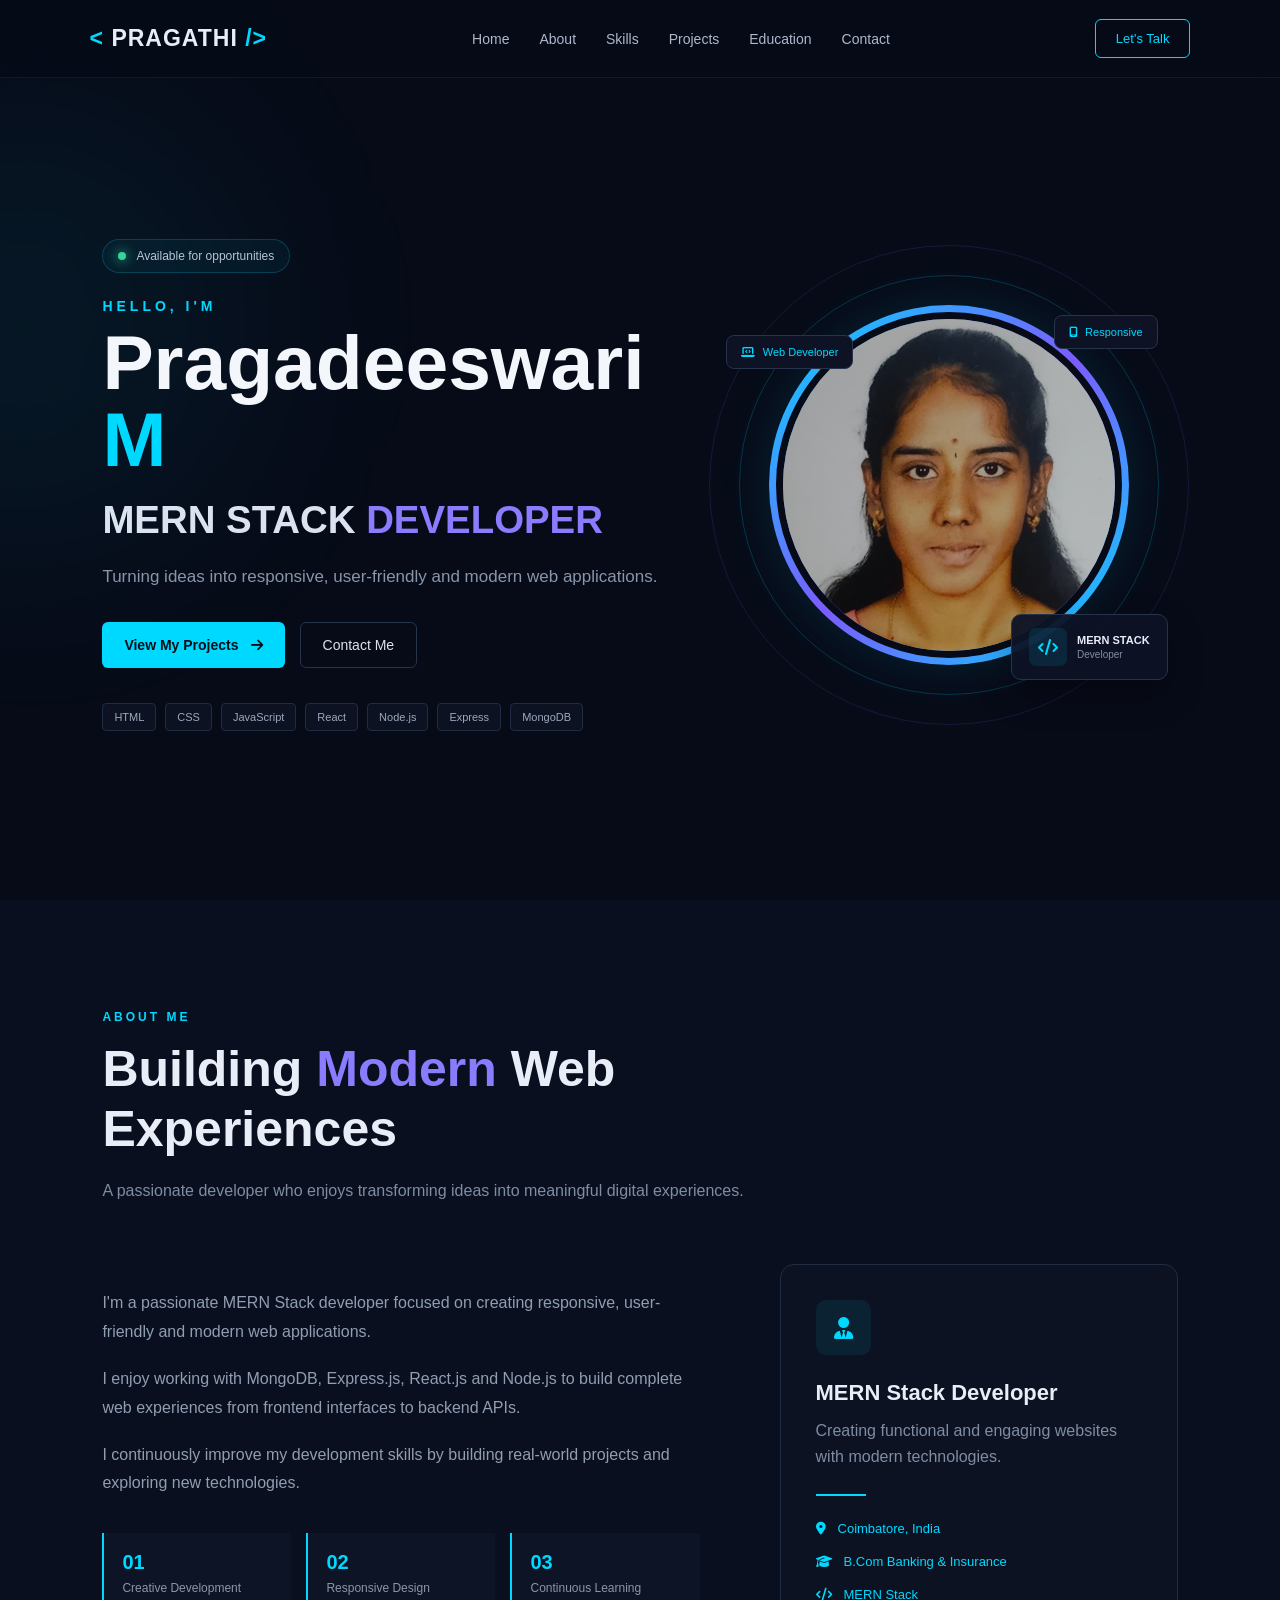
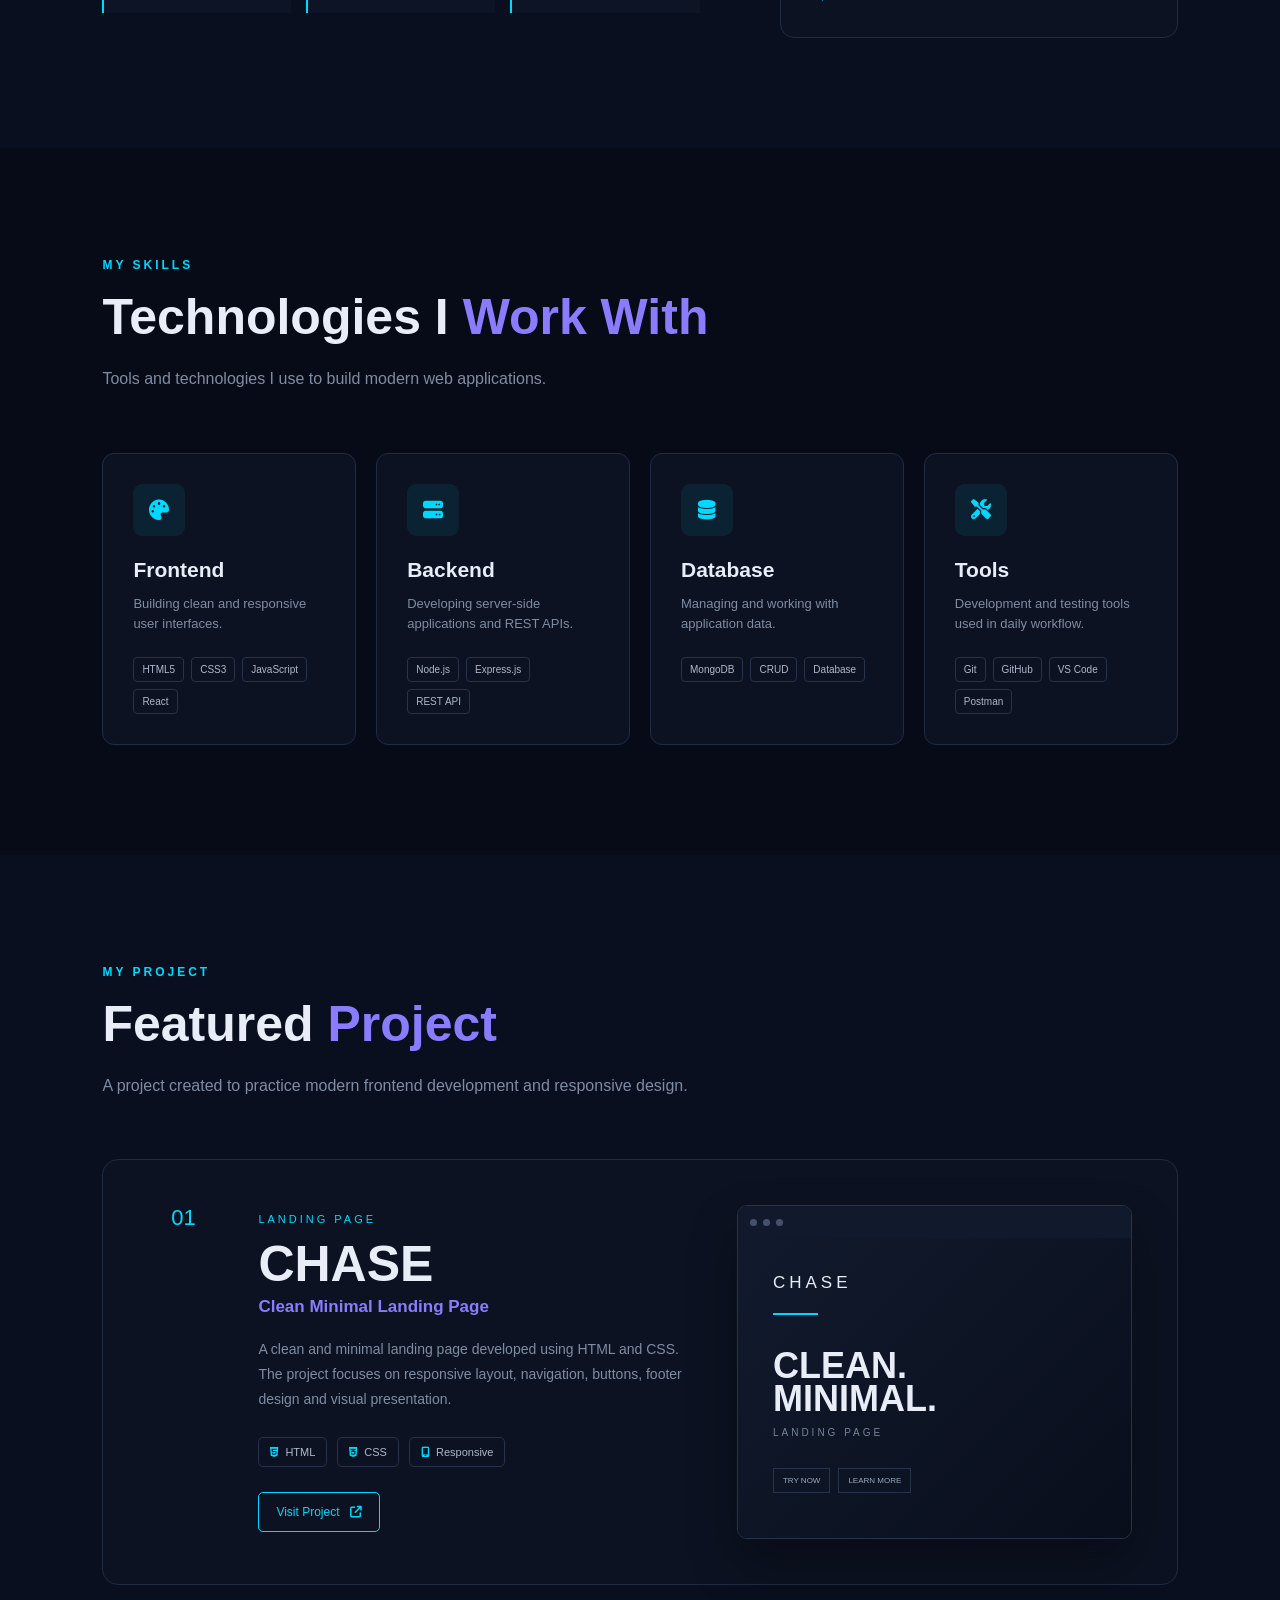
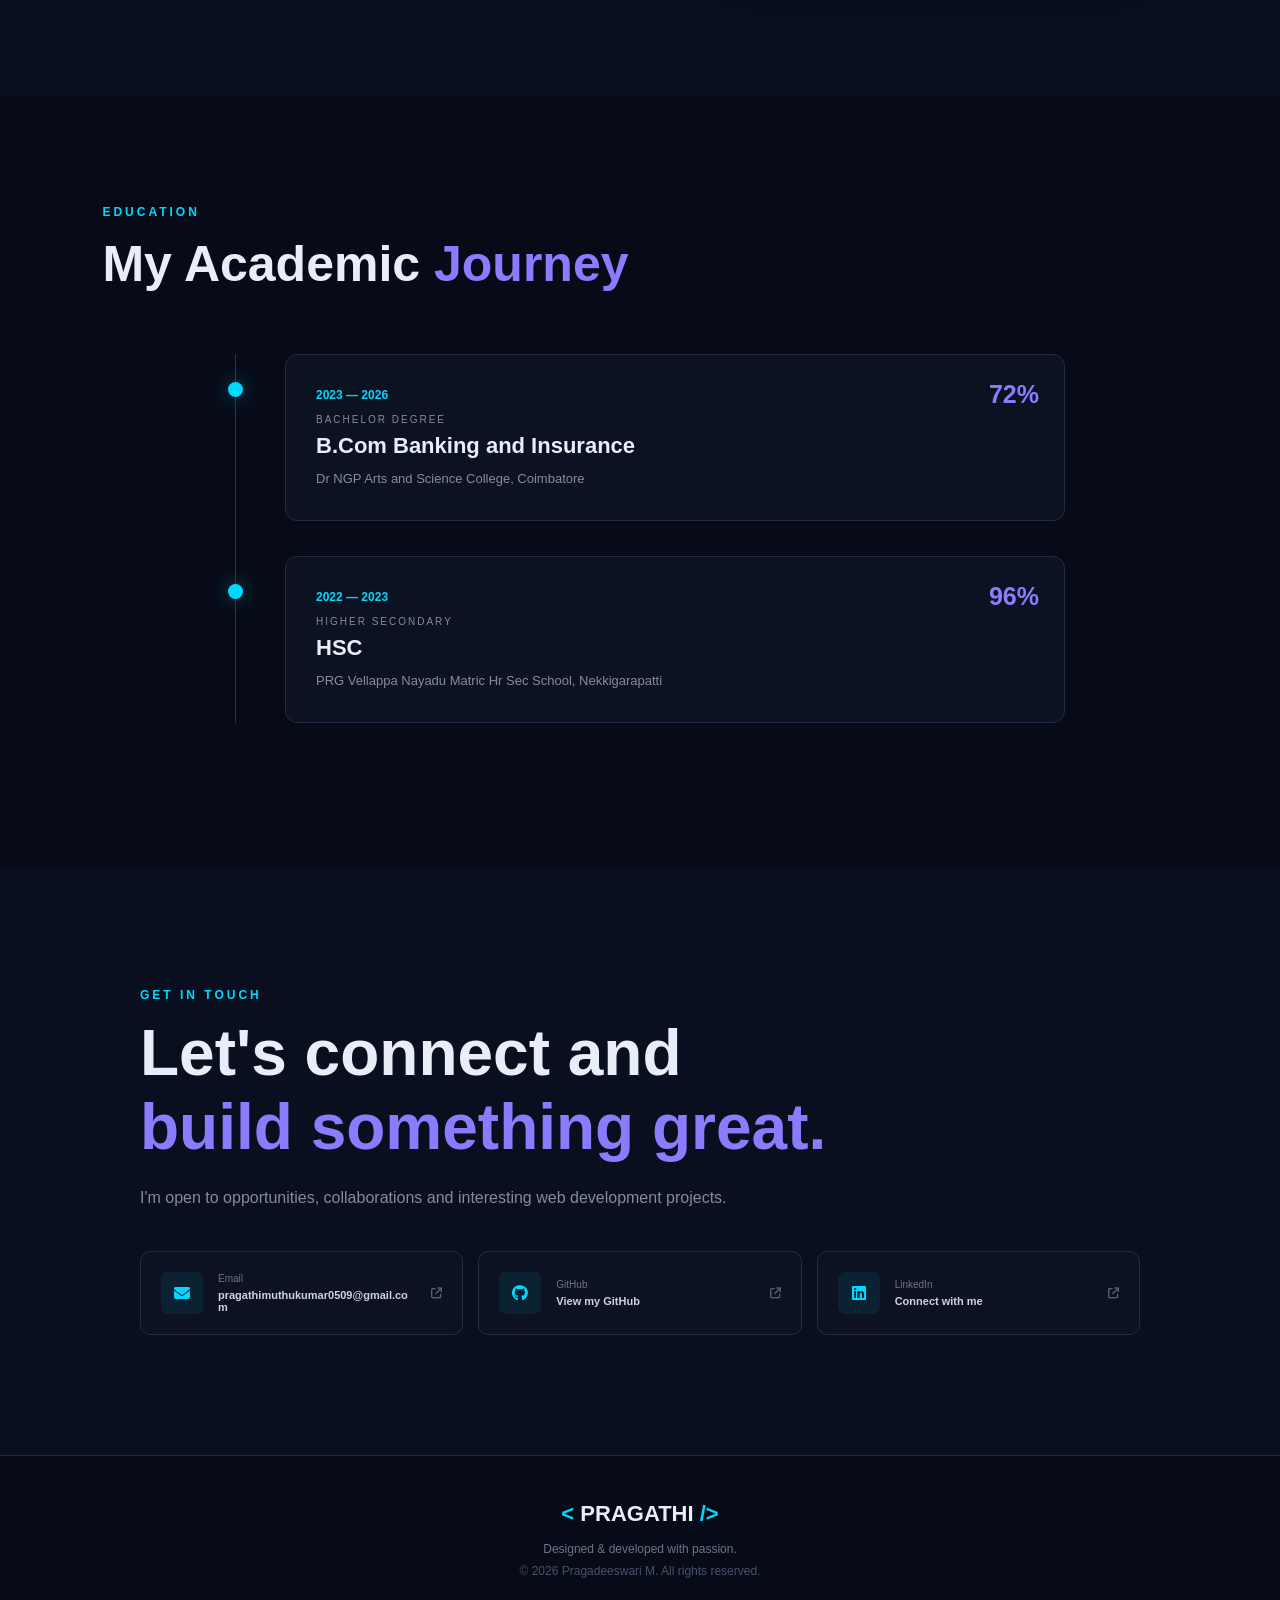
==== commit c74e8375: "Update portfolio" ====
--- a/index.html
+++ b/index.html
@@ -224,7 +224,7 @@
         <div class="photo-circle">
 
             <img
-                src="c:\Users\BG TECH\Downloads\PRAGADEESWARI M( 231BI021)_page-0001.jpg"
+                src="pragathi.jpg"
                 alt="Pragadeeswari M">
 
         </div>
